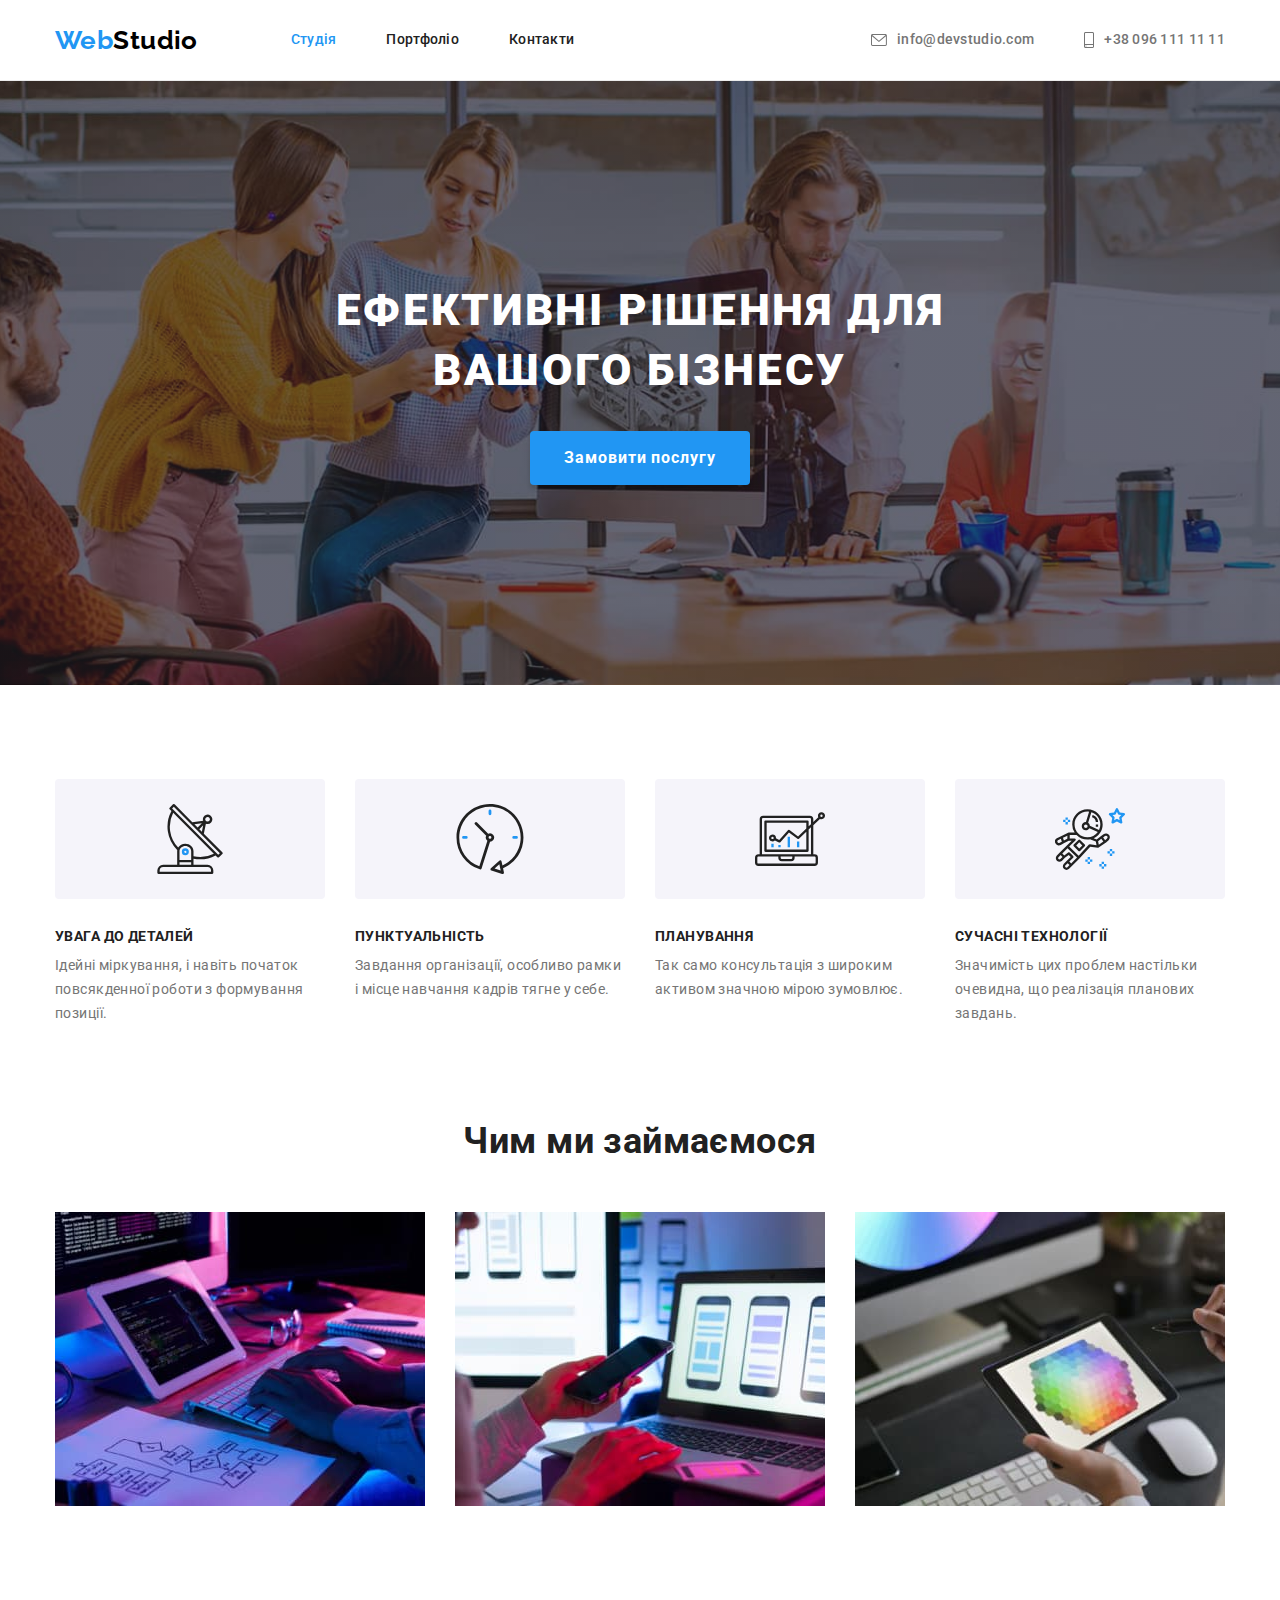
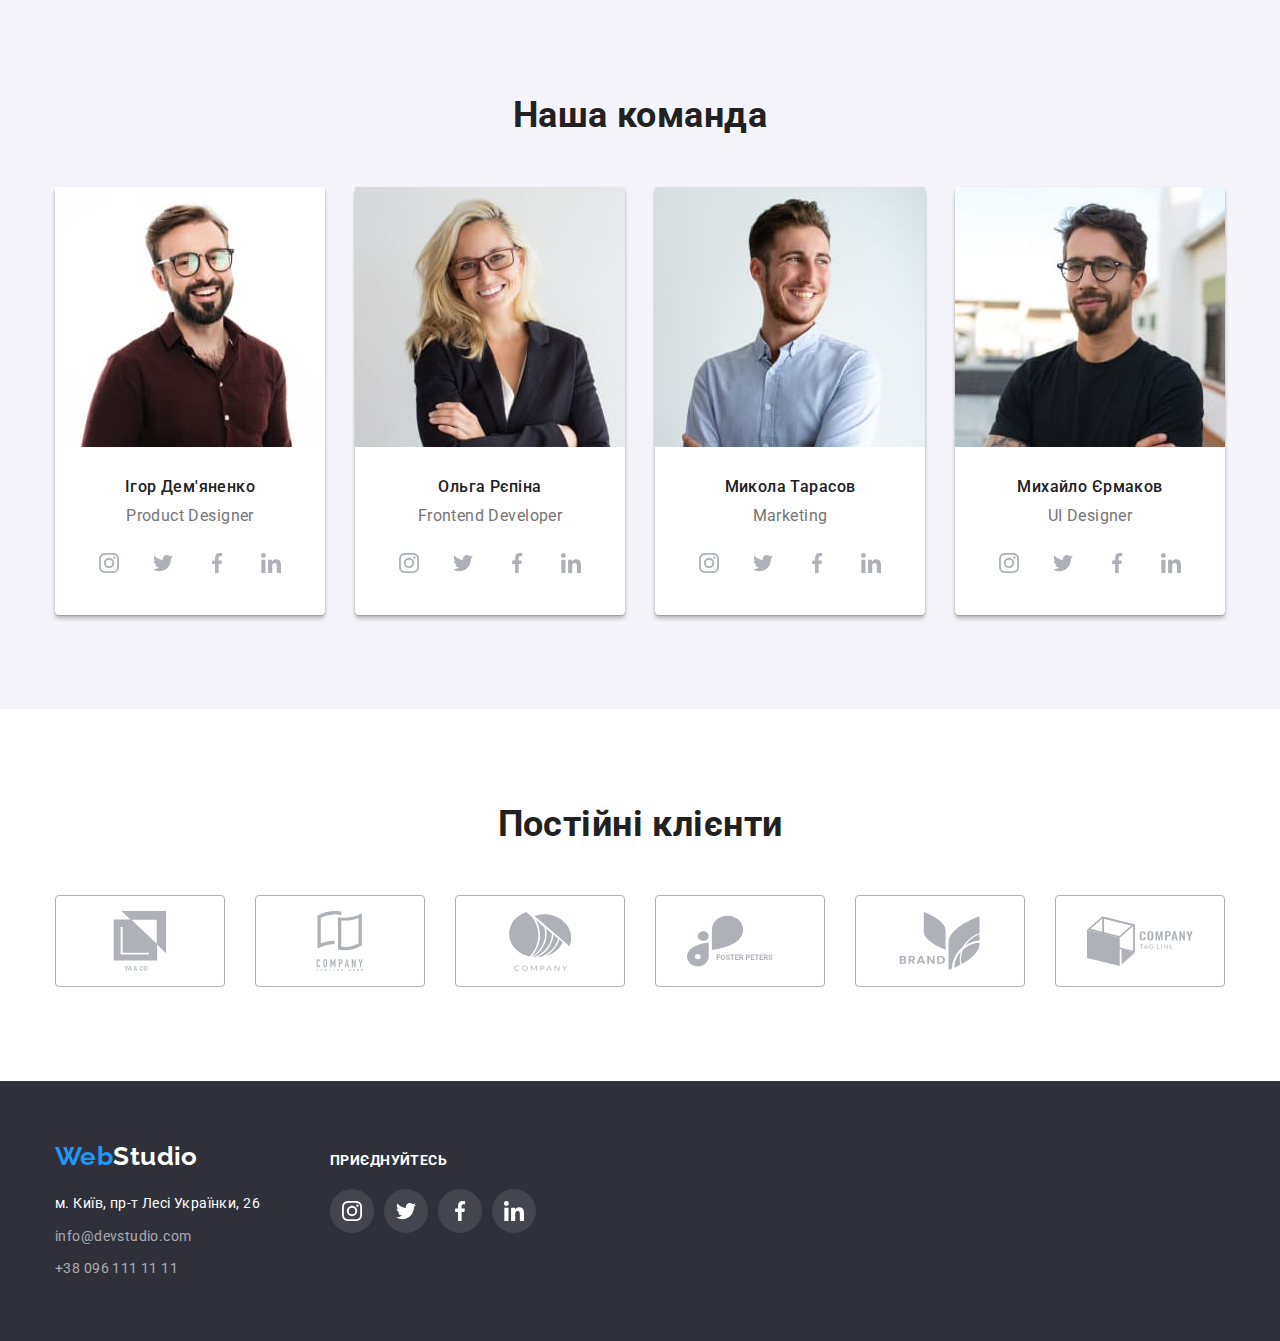
==== index.html @ fb2a3b95 "додано файли попередньої роботи" ====
<!DOCTYPE html>
<html lang="uk">
  <head>
    <meta charset="UTF-8" />
    <meta http-equiv="X-UA-Compatible" content="IE=edge" />
    <meta name="viewport" content="width=device-width, initial-scale=1.0" />
    <title>Студія</title>
    <link
      href="https://fonts.googleapis.com/css2?family=Raleway:wght@700&family=Roboto:wght@400;500;700;900&display=swap"
      rel="stylesheet"
    />
    <link rel="stylesheet" href="./css/modern-normalize.css" />
    <link rel="stylesheet" href="./css/styles.css" />
  </head>
  <body>
    <header class="head-list">
      <div class="container main-nav">
        <nav class="head-nav">
          <a href="index.html" class="logo">
            Web<span class="accent-head">Studio</span>
          </a>

          <ul class="site-nav">
            <li class="item">
              <a href="index.html" class="link current">Студія</a>
            </li>
            <li class="item">
              <a href="portfolio.html" class="link">Портфоліо</a>
            </li>
            <li class="item"><a href="#" class="link">Контакти</a></li>
          </ul>
        </nav>
        <ul class="contact">
          <li class="item">
            <a href="mailto:info@devstudio.com" class="link contact-link">
              <svg class="contact-icon email" width="16" height="12">
                <use href="./images/icons.svg#email"></use>
              </svg>
              <span>info@devstudio.com</span>
            </a>
          </li>
          <li class="item">
            <a href="tel:+380961111111" class="link contact-link">
              <svg class="contact-icon smartphone" width="10" height="16">
                <use href="./images/icons.svg#smartphone"></use>
              </svg>
              <span>+38 096 111 11 11 </span>
            </a>
          </li>
        </ul>
      </div>
    </header>

    <main>
      <!--Шапка-->

      <section class="hero">
        <div class="container">
          <h1 class="hero-title">Ефективні рішення для вашого бізнесу</h1>
          <button type="button" class="button">Замовити послугу</button>
        </div>
      </section>

      <!--Особливості-->

      <section class="feature">
        <div class="container">
          <h2 class="visually-hidden">Наші особливості</h2>
          <ul class="feature-list">
            <li class="item">
              <div class="thumb">
                <svg class="icon" width="70" height="70">
                  <use href="./images/icons.svg#antenna"></use>
                </svg>
              </div>
              <h3 class="feature-title">УВАГА ДО ДЕТАЛЕЙ</h3>
              <p class="text">
                Ідейні міркування, і навіть початок повсякденної роботи з
                формування позиції.
              </p>
            </li>
            <li class="item">
              <div class="thumb">
                <svg class="icon" width="70" height="70">
                  <use href="./images/icons.svg#clock"></use>
                </svg>
              </div>
              <h3 class="feature-title">ПУНКТУАЛЬНІСТЬ</h3>
              <p class="text">
                Завдання організації, особливо рамки і місце навчання кадрів
                тягне у себе.
              </p>
            </li>
            <li class="item">
              <div class="thumb">
                <svg class="icon" width="70" height="70">
                  <use href="./images/icons.svg#diagram"></use>
                </svg>
              </div>
              <h3 class="feature-title">ПЛАНУВАННЯ</h3>
              <p class="text">
                Так само консультація з широким активом значною мірою зумовлює.
              </p>
            </li>
            <li class="item">
              <div class="thumb">
                <svg class="icon" width="70" height="70">
                  <use href="./images/icons.svg#astronaut"></use>
                </svg>
              </div>
              <h3 class="feature-title">СУЧАСНІ ТЕХНОЛОГІЇ</h3>
              <p class="text">
                Значимість цих проблем настільки очевидна, що реалізація
                планових завдань.
              </p>
            </li>
          </ul>
        </div>
      </section>

      <!--Чим ми займаємося-->

      <section class="work">
        <div class="container">
          <h2 class="section-title">Чим ми займаємося</h2>
          <ul class="work-list">
            <li class="item">
              <img
                src="./images/1.jpg"
                alt="Людина працює за комп'ютером"
                width="370"
              />
            </li>
            <li class="item">
              <img
                src="./images/2.jpg"
                alt="Людтна працює за ноутбуком"
                width="370"
              />
            </li>
            <li class="item">
              <img
                src="./images/3.jpg"
                alt="Людина працює за планшетом"
                width="370"
              />
            </li>
          </ul>
        </div>
      </section>

      <!--Наша команда-->

      <section class="team">
        <div class="container">
          <h2 class="section-title">Наша команда</h2>
          <ul class="team-list">
            <li class="item">
              <img src="./images/p1.jpg" alt="Ігор Дем'яненко" width="270" />
              <div class="team-text">
                <h3 class="title">Ігор Дем'яненко</h3>
                <p class="text">Product Designer</p>
                <ul class="social-links">
                  <li class="social-item">
                    <a href="" class="social-circle">
                      <svg class="social-icon" width="20" height="20">
                        <use href="./images/icons.svg#instagram"></use>
                      </svg>
                    </a>
                  </li>
                  <li class="social-items">
                    <a href="" class="social-circle">
                      <svg class="social-icon" width="20" height="20">
                        <use href="./images/icons.svg#twitter"></use>
                      </svg>
                    </a>
                  </li>
                  <li class="social-items">
                    <a href="" class="social-circle">
                      <svg class="social-icon" width="20" height="20">
                        <use href="./images/icons.svg#facebook"></use>
                      </svg>
                    </a>
                  </li>
                  <li class="social-items">
                    <a href="" class="social-circle">
                      <svg class="social-icon" width="20" height="20">
                        <use href="./images/icons.svg#linkedin"></use>
                      </svg>
                    </a>
                  </li>
                </ul>
              </div>
            </li>
            <li class="item">
              <img src="./images/p2.jpg" alt="Ольга Рєпіна" width="270" />
              <div class="team-text">
                <h3 class="title">Ольга Рєпіна</h3>
                <p class="text">Frontend Developer</p>
                <ul class="social-links">
                  <li class="social-item">
                    <a href="" class="social-circle">
                      <svg class="social-icon" width="20" height="20">
                        <use href="./images/icons.svg#instagram"></use>
                      </svg>
                    </a>
                  </li>
                  <li class="social-items">
                    <a href="" class="social-circle">
                      <svg class="social-icon" width="20" height="20">
                        <use href="./images/icons.svg#twitter"></use>
                      </svg>
                    </a>
                  </li>
                  <li class="social-items">
                    <a href="" class="social-circle">
                      <svg class="social-icon" width="20" height="20">
                        <use href="./images/icons.svg#facebook"></use>
                      </svg>
                    </a>
                  </li>
                  <li class="social-items">
                    <a href="" class="social-circle">
                      <svg class="social-icon" width="20" height="20">
                        <use href="./images/icons.svg#linkedin"></use>
                      </svg>
                    </a>
                  </li>
                </ul>
              </div>
            </li>
            <li class="item">
              <img src="./images/p3.jpg" alt="Микола Тарасов" width="270" />
              <div class="team-text">
                <h3 class="title">Микола Тарасов</h3>
                <p class="text">Marketing</p>
                <ul class="social-links">
                  <li class="social-item">
                    <a href="" class="social-circle">
                      <svg class="social-icon" width="20" height="20">
                        <use href="./images/icons.svg#instagram"></use>
                      </svg>
                    </a>
                  </li>
                  <li class="social-items">
                    <a href="" class="social-circle">
                      <svg class="social-icon" width="20" height="20">
                        <use href="./images/icons.svg#twitter"></use>
                      </svg>
                    </a>
                  </li>
                  <li class="social-items">
                    <a href="" class="social-circle">
                      <svg class="social-icon" width="20" height="20">
                        <use href="./images/icons.svg#facebook"></use>
                      </svg>
                    </a>
                  </li>
                  <li class="social-items">
                    <a href="" class="social-circle">
                      <svg class="social-icon" width="20" height="20">
                        <use href="./images/icons.svg#linkedin"></use>
                      </svg>
                    </a>
                  </li>
                </ul>
              </div>
            </li>
            <li class="item">
              <img src="./images/p4.jpg" alt="Михайло Єрмаков" width="270" />
              <div class="team-text">
                <h3 class="title">Михайло Єрмаков</h3>
                <p class="text">UI Designer</p>
                <ul class="social-links">
                  <li class="social-item">
                    <a href="" class="social-circle">
                      <svg class="social-icon" width="20" height="20">
                        <use href="./images/icons.svg#instagram"></use>
                      </svg>
                    </a>
                  </li>
                  <li class="social-items">
                    <a href="" class="social-circle">
                      <svg class="social-icon" width="20" height="20">
                        <use href="./images/icons.svg#twitter"></use>
                      </svg>
                    </a>
                  </li>
                  <li class="social-items">
                    <a href="" class="social-circle">
                      <svg class="social-icon" width="20" height="20">
                        <use href="./images/icons.svg#facebook"></use>
                      </svg>
                    </a>
                  </li>
                  <li class="social-items">
                    <a href="" class="social-circle">
                      <svg class="social-icon" width="20" height="20">
                        <use href="./images/icons.svg#linkedin"></use>
                      </svg>
                    </a>
                  </li>
                </ul>
              </div>
            </li>
          </ul>
        </div>
      </section>

      <section class="clients">
        <div class="container">
          <h2 class="section-title">Постійні клієнти</h2>
          <ul class="client-list">
            <li class="client-item">
              <a href="" class="client-link">
                <svg class="client-icon">
                  <use href="./images/icons.svg#client1"></use>
                </svg>
              </a>
            </li>
            <li class="client-item">
              <a href="" class="client-link">
                <svg class="client-icon">
                  <use href="./images/icons.svg#client2"></use>
                </svg>
              </a>
            </li>
            <li class="client-item">
              <a href="" class="client-link">
                <svg class="client-icon">
                  <use href="./images/icons.svg#client3"></use>
                </svg>
              </a>
            </li>
            <li class="client-item">
              <a href="" class="client-link">
                <svg class="client-icon">
                  <use href="./images/icons.svg#client4"></use>
                </svg>
              </a>
            </li>
            <li class="client-item">
              <a href="" class="client-link">
                <svg class="client-icon">
                  <use href="./images/icons.svg#client5"></use>
                </svg>
              </a>
            </li>
            <li class="client-item">
              <a href="" class="client-link">
                <svg class="client-icon">
                  <use href="./images/icons.svg#client6"></use>
                </svg>
              </a>
            </li>
          </ul>
        </div>
      </section>
    </main>

    <footer class="page-foot">
      <div class="container">
        <div class="footer-content">
          <div class="adress-block">
            <a href="./index.html" class="logo-foot">
              <p>Web<span class="accent-foot">Studio</span></p>
            </a>
            <address>
              <ul class="contact-foot">
                <li class="item">
                  <a
                    href="https://goo.gl/maps/CPtrU1FHBa2aNyZL9"
                    target="_blank"
                    rel="noopener noreferrer nofollow"
                    class="map"
                    >м. Київ, пр-т Лесі Українки, 26</a
                  >
                </li>
                <li class="item">
                  <a href="mailto:info@devstudio.com" class="link"
                    >info@devstudio.com</a
                  >
                </li>
                <li class="item">
                  <a href="tel:+380961111111" class="link">+38 096 111 11 11</a>
                </li>
              </ul>
            </address>
          </div>

          <div class="social-foot">
            <p class="foot-title">ПРИЄДНУЙТЕСЬ</p>
            <ul class="social-links social-list">
              <li class="social-items">
                <a href="" class="social-circle foot-circle">
                  <svg class="social-icon foot-icon" width="20" height="20">
                    <use href="./images/icons.svg#instagram"></use>
                  </svg>
                </a>
              </li>
              <li class="social-items">
                <a href="" class="social-circle foot-circle">
                  <svg class="social-icon foot-icon" width="20" height="20">
                    <use href="./images/icons.svg#twitter"></use>
                  </svg>
                </a>
              </li>
              <li class="social-items">
                <a href="" class="social-circle foot-circle">
                  <svg class="social-icon foot-icon" width="20" height="20">
                    <use href="./images/icons.svg#facebook"></use>
                  </svg>
                </a>
              </li>
              <li class="social-items">
                <a href="" class="social-circle foot-circle">
                  <svg class="social-icon foot-icon" width="20" height="20">
                    <use href="./images/icons.svg#linkedin"></use>
                  </svg>
                </a>
              </li>
            </ul>
          </div>
        </div>
      </div>
    </footer>
  </body>
</html>
---- css/styles.css ----
:root {
    --main-color: #757575;
    --accent-color: #2196F3;
    --title-text-color: #212121;
    --white-color: #FFFFFF;

}

body{
    background-color: var(--white-color);
    color: var(--main-color);
    font-family: Roboto, sans-serif;
    letter-spacing: 0.03em;
    font-size: 14px;
}

/* Nav */

h1,
h2,
h3 {
    text-align: center;
    margin: 0;
}

ul {
    margin: 0;
    padding: 0;
    list-style: none;
}

p {
    margin: 0;
    padding: 0;
}

img{
    display: block;
}

.main-nav{
    display: flex;
    align-items: center;
}

.container {
    width: 1200px;
    margin: auto;
    padding-left: 15px;
    padding-right: 15px;
}

 .head-list {
     border-bottom: 1px solid #ECECEC;
 }

.logo,
.logo-foot{
    color: var(--accent-color);
    font-family: Raleway, sans-serif;
    font-weight: 700;
    font-size: 26px;
    line-height: 1.19;
    text-decoration-line: none;
}

.head-nav{
    display: flex;
    align-items: center;
}

.accent-head{
    color: #000000;
}

.site-nav{
    display: flex;
    margin-left: 93px;
}

.site-nav .item + .item {
    margin-left: 50px;
}   

.site-nav .link,
.contact .link{
    font-weight: 500;
    line-height: 1.14;
    letter-spacing: 0.02em;
    text-decoration-line: none;
}
.site-nav .link{
    display: block;
    padding-top: 32px;
    padding-bottom: 32px;

    color: var(--title-text-color);
}

.site-nav .link:hover,
.site-nav .link:focus,
.contact .link:hover,
.contact .link:focus,
.contact-foot .link:hover,
.contact-foot .link:focus{
    color: var(--accent-color);
}

.site-nav .link.current{
    color: var(--accent-color);
}

.contact{
    display: flex;
    margin-left: auto;
}

.contact .item + .item {
    margin-left: 50px;
}

.contact .link{
    color: var(--main-color);
}

.contact-icon {
    fill: var(--main-color);
}

.contact-link{
    display: flex;
    gap: 10px;
    align-items: center;
}

.contact-link:hover .contact-icon,
.contact-link:focus .contact-icon{
    fill: var(--accent-color);  
}

/* Hero */

.hero{
    padding-top: 200px;
    padding-bottom: 200px;
    background-color: #2F303A;;
    text-align: center;
    max-width: 1600px;
    margin-left: auto;
    margin-right: auto;
    background: linear-gradient(to right, rgba(47, 48, 58, 0.4), rgba(47, 48, 58, 0.4)), url(../images/hero.jpg);
    background-size: cover;
    background-repeat: no-repeat;
    background-position: center;
}

.hero-title{
    margin: 0 auto;
    width: 696px;
    color: var(--white-color);
    font-weight: 900;
    font-size: 44px;
    line-height: 1.36;
    letter-spacing: 0.06em;
    text-transform: uppercase;
}

button{
    font-family: inherit;
}

.button{
    border-radius: 4px;
    border-color: transparent;
    padding: 10px 32px;
    margin-top: 30px;
    background-color: var(--accent-color);
    color: var(--white-color);
    box-shadow: 0px 4px 4px rgba(0, 0, 0, 0.15);
    font-size: 16px;
    font-weight: 700;
    line-height: 1.87;    
    letter-spacing: 0.06em;
    cursor: pointer;
    min-width: 216px;
}

/* Features */

.visually-hidden{
    position: absolute;
    white-space: nowrap;
    width: 1px;
    height: 1px;
    overflow: hidden;
    border: 0;
    padding: 0;
    clip: rect(0 0 0 0);
    clip-path: inset(50%);
    margin: -1px;
}

.feature{
    padding-top: 94px;
    padding-bottom: 94px;
}

.feature-list{
    display: flex;
}

.thumb{
    display: flex;
    align-items: center;
    justify-content: center;    
    background: #F5F4FA;
    border-radius: 4px;
    margin-bottom: 30px;
    width: 270px;
    min-height: 120px;
    text-align: center;
}


.feature-list .item + .item{
    margin-left: 30px;
}

.feature-title{
    margin-bottom: 10px;
    color: var(--title-text-color);
    font-size: 14px;
    line-height: 1.14;
    text-transform: uppercase;
    text-align: left;
}

.feature .text{
    line-height: 1.71;
}

/* work */

.work{
    padding-bottom: 94px;
}

.work-list{
    display: flex;
}

.work-list .item + .item {
    margin-left: 30px;
}

.section-title{
    color: var(--title-text-color);
    font-size: 36px;
    line-height: 1.17;
    margin-bottom: 50px;
}

/* Наша команда */

.team{
    background-color: #F5F4FA;
    padding-top: 94px;
    padding-bottom: 94px;
}

.team-list{
    display: flex;
}

.team-list .item + .item{
    margin-left: 30px;
}

.team-list .item{
    background-color: var(--white-color);
    border-radius: 4px;
    box-shadow: 0px 4px 4px 0px rgba(0, 0, 0, 0.2),
                0px 1px 1px 0px rgba(0, 0, 0, 0.14),
                0px 1px 3px 0px rgba(0, 0, 0, 0.12);
}

.team-list .title{
    color: var(--title-text-color);
    font-weight: 500;
    font-size: 16px;
    line-height: 1.19;
    margin-bottom: 10px;
}

.team-list .text{
    font-size: 16px;
    line-height: 1.19;
    text-align: center;
    margin-bottom: 16px;
}

.team-text{
    padding-top: 30px;
    padding-bottom: 30px;
}

.social-links{
    display: flex;
    align-items: center;
    justify-content: center;
    gap: 10px;   
}

.social-circle{
    display: flex;
    border-radius: 50%;
    width: 44px;
    height: 44px;
    align-items: center;
    justify-content: center;
    fill: #FFFFFF;
}

.social-icon{
    fill: #AFB1B8;
}

.social-circle:hover .social-icon,
.social-circle:focus .social-icon{
    fill: var(--white-color);
}

.social-circle:hover,
.social-circle:focus{
    background: var(--accent-color);
}

/* Clients */

.clients{
    padding-top: 94px;
    padding-bottom: 94px;
}

.client-list{
    display: flex;
    gap: 30px;
}

.client-link {
    display: flex;
    border: 1px solid #AFB1B8;
    width: 170px;
    height: 92px;
    border-radius: 4px;
    align-items: center;
    justify-content: center;
}

.client-icon{
    fill: #AFB1B8;
    width: 106px;
    height: 60px;
}

.client-link:hover .client-icon,
.client-link:focus .client-icon{
    fill: var(--accent-color);
}

.client-link:hover,
.client-link:focus{
    border-color: var(--accent-color);
}

/* foot */

.page-foot {
    background-color: #2F303A;
    padding-top: 60px;
    padding-bottom: 60px;
}

.logo-foot .accent-foot{
    color: var(--white-color);
}

address{
    font-style: inherit;
}

.contact-foot{
    margin-top: 20px;
}

.contact-foot .link{
    color: rgba(255, 255, 255, 0.6);
    line-height: 1.71;
    text-decoration-line: none;
}

.contact-foot .map{
    color: var(--white-color);
    line-height: 1.71;
    text-decoration-line: none;
    margin-top: 20px;
    margin-bottom: 9px;
}

.contact-foot .item + .item{
    margin-top: 9px;
}

.foot-title{
    margin-bottom: 20px;
    font-weight: 700;
    line-height: 1.14;
    color: var(--white-color);
    text-align: left; 
}

.foot-icon{
    fill: var(--white-color);
}

.foot-circle{
    background-color: #44454E;
}

.social-foot{   
    margin-left: 70px;
}

.footer-content{
    display: flex;
    align-items: baseline;  
}

/* Portfolio */

.filters{
    display: flex;
    align-items: center; 
    margin-bottom: 50px;
    justify-content: center;    
}

.filters .item + .item {
    margin-left: 8px;
}

.button-filters{
    padding: 6px 22px;
    border-radius: 4px;
    border-color: transparent;
    background-color: #F5F4FA;
    color: var(--title-text-color);
    font-weight: 500;
    font-size: 16px;
    line-height: 1.63;
    text-align: center;
    cursor: pointer;
    border-radius: 4px;
}

.button-filters:hover,
.button-filters:focus{
    background-color: var(--accent-color);
    color: var(--white-color);
    box-shadow: 4px 4px 6px 0px rgba(0, 0, 0, 0.16),
                0px 4px 4px 0px rgba(0, 0, 0, 0.06),
                0px 1px 1px 0px rgba(0, 0, 0, 0.12);
}

.card-title{
    color: var(--title-text-color);
    font-size: 18px;
    line-height: 2;
    letter-spacing: 0.06em;
    text-align: left;
    margin-bottom: 4px;
}

.card .text{
    font-size: 16px;
    line-height: 1.88;
}

.portfolio{
    padding-top: 94px;
    padding-bottom: 94px;
}

.card{
    display: flex;
    flex-wrap: wrap;
    justify-content: center;    
}
.card-text{
    padding: 20px 24px;
    border: 1px solid #EEEEEE;
    border-top: none;
}

.card .item{
    margin-right: 30px;
    margin-bottom: 30px;
}

.card .item:hover{
    box-shadow: 1px 4px 6px 0px rgba(0, 0, 0, 0.16);
}

.card .item:nth-child(3n) {
    margin-right: 0;
}  

.card .item:nth-last-child(-n + 3){
    margin-bottom: 0;
}
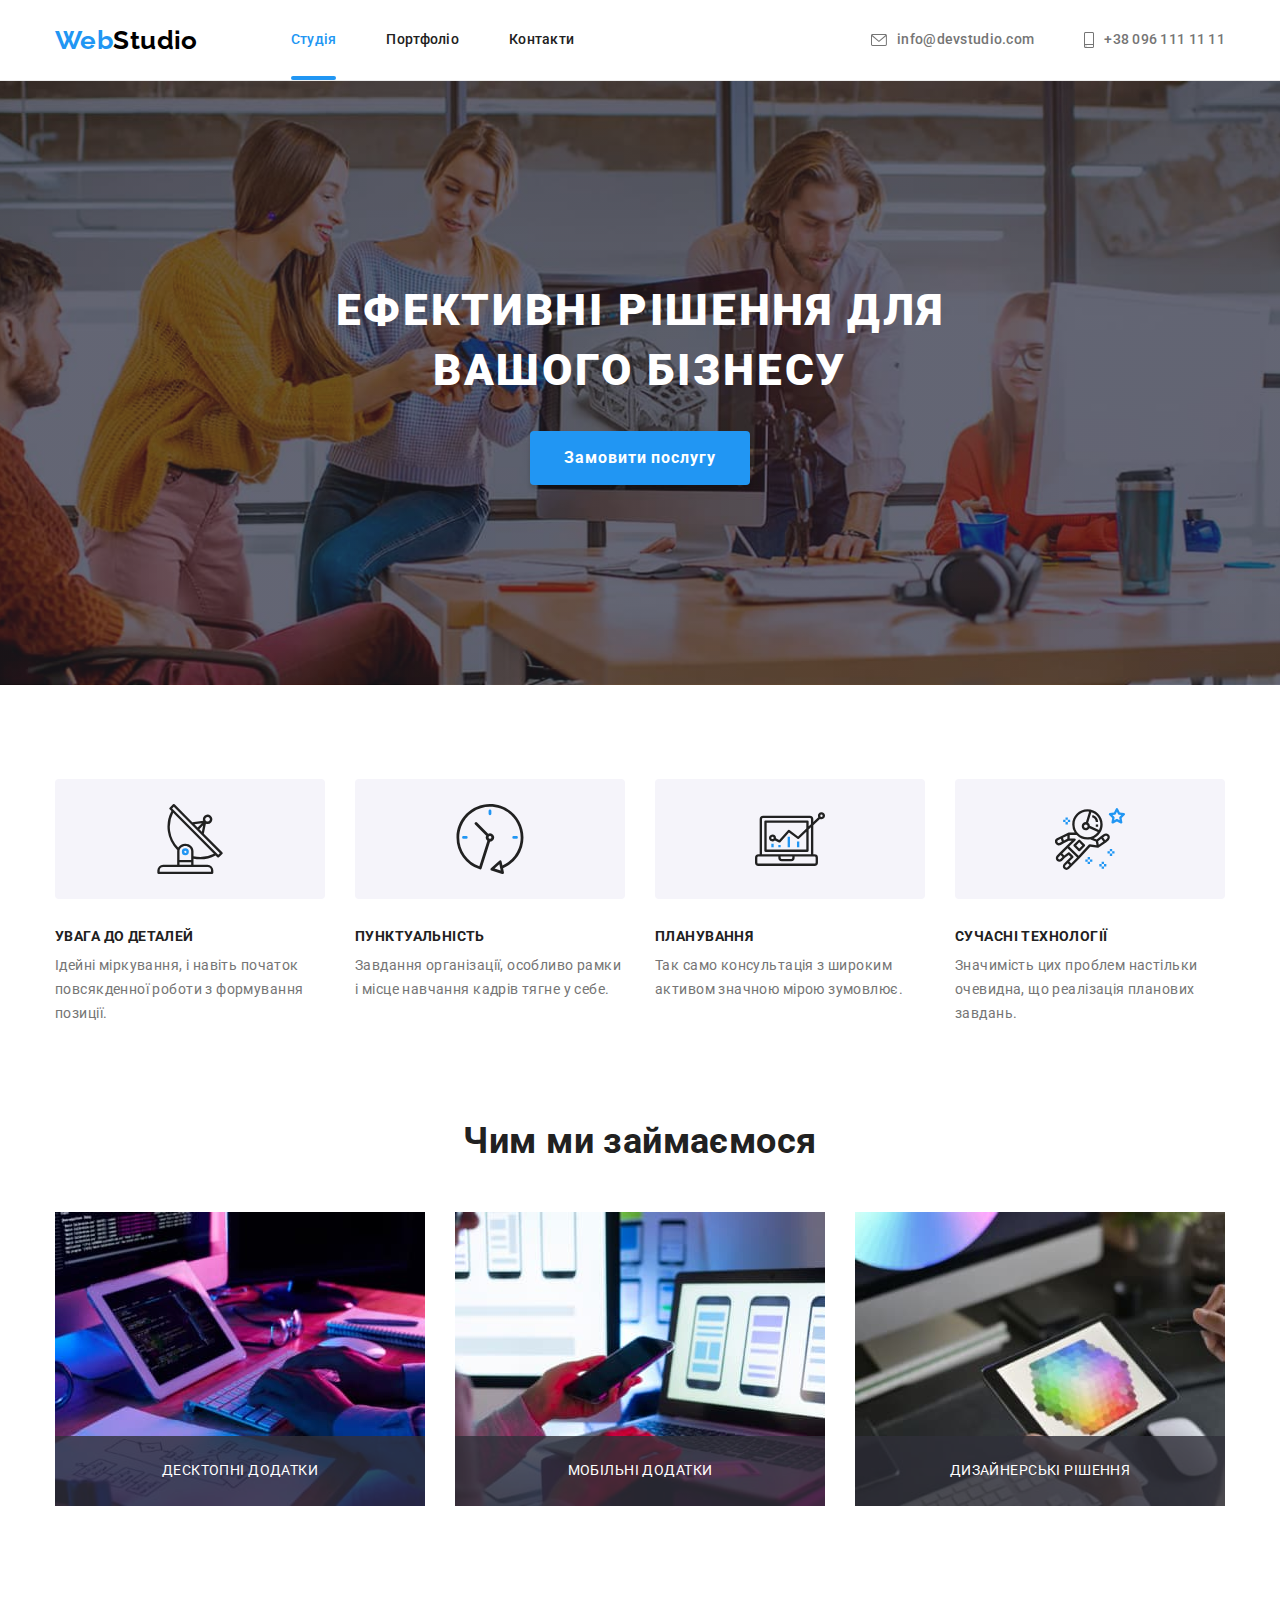
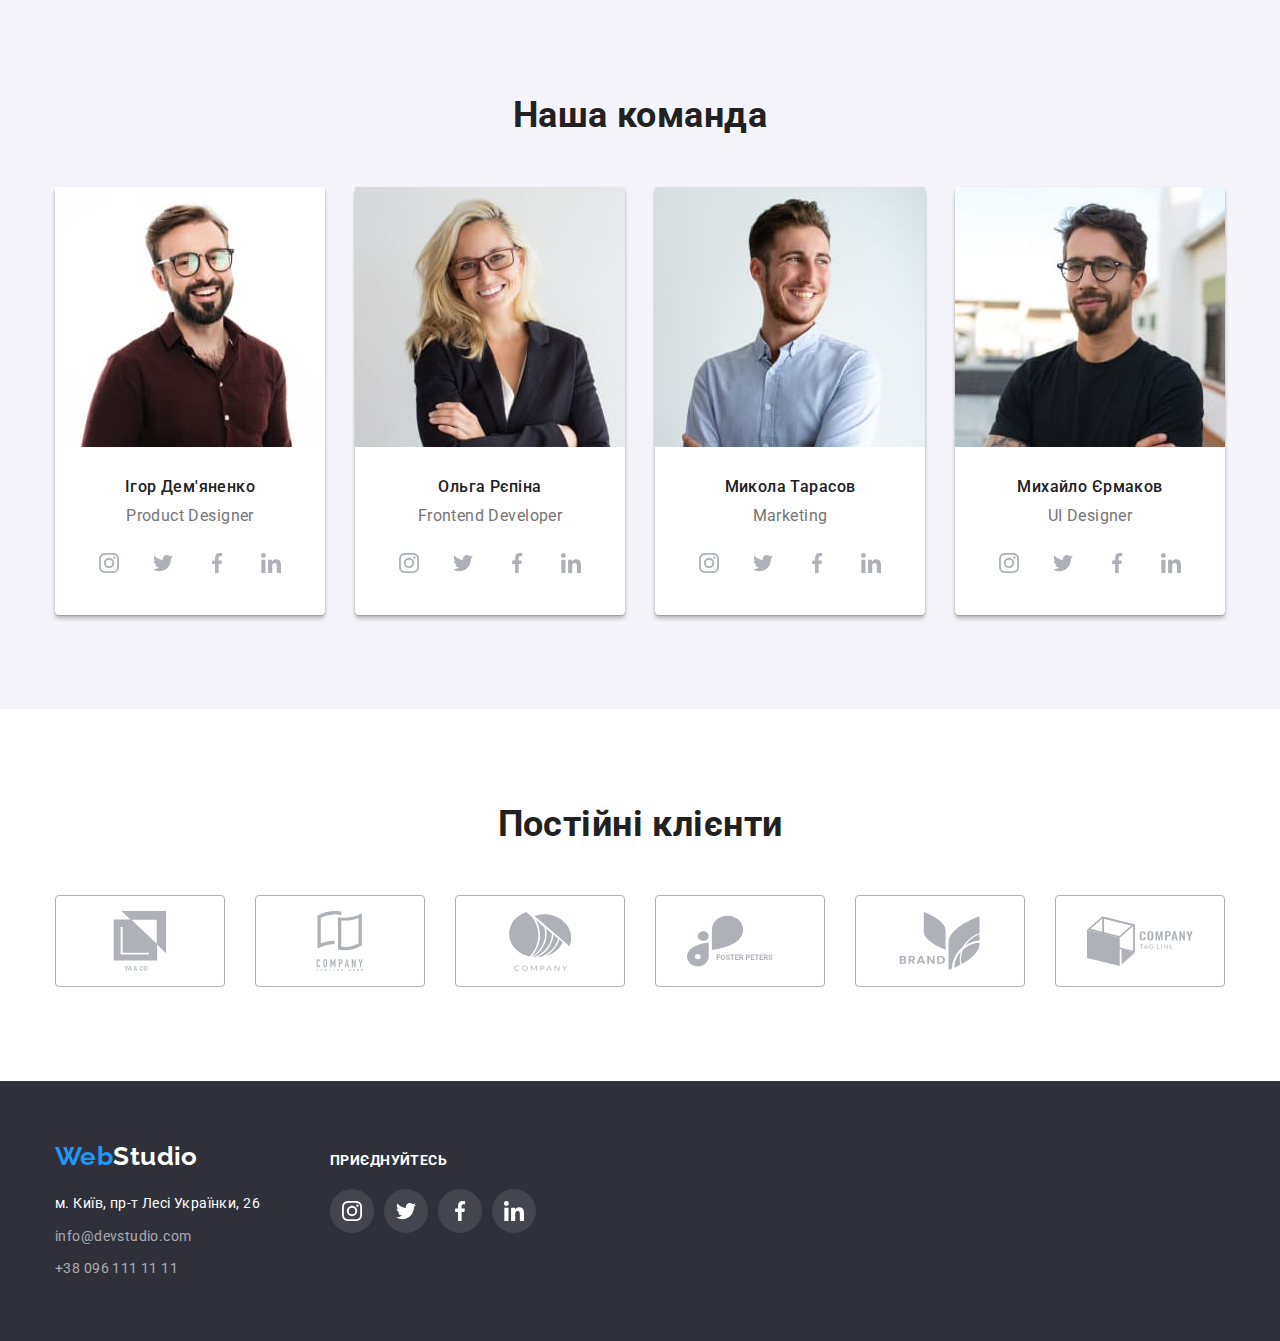
==== commit 0df9edb1: "сторінка студії" ====
--- a/index.html
+++ b/index.html
@@ -125,25 +125,34 @@
           <h2 class="section-title">Чим ми займаємося</h2>
           <ul class="work-list">
             <li class="item">
-              <img
-                src="./images/1.jpg"
-                alt="Людина працює за комп'ютером"
-                width="370"
-              />
-            </li>
-            <li class="item">
-              <img
-                src="./images/2.jpg"
-                alt="Людтна працює за ноутбуком"
-                width="370"
-              />
-            </li>
-            <li class="item">
-              <img
-                src="./images/3.jpg"
-                alt="Людина працює за планшетом"
-                width="370"
-              />
+              <div class="img-container">
+                <img
+                  src="./images/1.jpg"
+                  alt="Людина працює за комп'ютером"
+                  width="370"
+                />
+                <p class="feature-title work-text">Десктопні додатки</p>
+              </div>
+            </li>
+            <li class="item">
+              <div class="img-container">
+                <img
+                  src="./images/2.jpg"
+                  alt="Людтна працює за ноутбуком"
+                  width="370"
+                />
+                <p class="feature-title work-text">Мобільні додатки</p>
+              </div>
+            </li>
+            <li class="item">
+              <div class="img-container">
+                <img
+                  src="./images/3.jpg"
+                  alt="Людина працює за планшетом"
+                  width="370"
+                />
+                <p class="feature-title work-text">Дизайнерські рішення</p>
+              </div>
             </li>
           </ul>
         </div>
--- a/css/styles.css
+++ b/css/styles.css
@@ -87,14 +87,35 @@
     font-weight: 500;
     line-height: 1.14;
     letter-spacing: 0.02em;
-    text-decoration-line: none;
-}
+    text-decoration-line: none; 
+    transition-property: color;
+    transition-duration: 250ms;
+    transition-timing-function: cubic-bezier(0.4, 0, 0.2, 1);
+}
+
 .site-nav .link{
+    position: relative;
     display: block;
     padding-top: 32px;
     padding-bottom: 32px;
-
     color: var(--title-text-color);
+}
+
+.site-nav .link::after{
+    content: "";
+    position: absolute;
+    left: 0;
+    bottom: 0;
+    display: block;
+    width: 100%;
+    height: 4px;
+    background-color: var(--accent-color);
+    border-radius: 2px;
+    opacity: 0;
+}
+
+.site-nav .link.current::after{
+    opacity: 1; 
 }
 
 .site-nav .link:hover,
@@ -125,6 +146,9 @@
 
 .contact-icon {
     fill: var(--main-color);
+    transition-property: color;
+    transition-duration: 250ms;
+    transition-timing-function: cubic-bezier(0.4, 0, 0.2, 1);
 }
 
 .contact-link{
@@ -260,6 +284,25 @@
     margin-bottom: 50px;
 }
 
+.img-container {
+    position: relative;
+}
+
+.work-text{
+    color: var(--white-color);
+    position: absolute;
+    bottom: 0;
+    right: 0;
+    margin: 0;
+    width: 100%;
+    height: 70px;
+    background-color: rgba(47, 48, 58, 0.8);
+    display: flex;
+    justify-content: center;
+    align-items: center;
+    
+}
+
 /* Наша команда */
 
 .team{
@@ -319,10 +362,16 @@
     align-items: center;
     justify-content: center;
     fill: #FFFFFF;
+    transition-property: background;
+    transition-duration: 250ms;
+    transition-timing-function: cubic-bezier(0.4, 0, 0.2, 1);
 }
 
 .social-icon{
     fill: #AFB1B8;
+    transition-property: fill;
+    transition-duration: 250ms;
+    transition-timing-function: cubic-bezier(0.4, 0, 0.2, 1);
 }
 
 .social-circle:hover .social-icon,
@@ -355,12 +404,18 @@
     border-radius: 4px;
     align-items: center;
     justify-content: center;
+    transition-property: border-color;
+    transition-duration: 250ms;
+    transition-timing-function: cubic-bezier(0.4, 0, 0.2, 1);
 }
 
 .client-icon{
     fill: #AFB1B8;
     width: 106px;
     height: 60px;
+    transition-property: fill;
+    transition-duration: 250ms;
+    transition-timing-function: cubic-bezier(0.4, 0, 0.2, 1);
 }
 
 .client-link:hover .client-icon,
@@ -397,6 +452,9 @@
     color: rgba(255, 255, 255, 0.6);
     line-height: 1.71;
     text-decoration-line: none;
+    transition-property: color;
+    transition-duration: 250ms;
+    transition-timing-function: cubic-bezier(0.4, 0, 0.2, 1);
 }
 
 .contact-foot .map{
@@ -451,7 +509,6 @@
 
 .button-filters{
     padding: 6px 22px;
-    border-radius: 4px;
     border-color: transparent;
     background-color: #F5F4FA;
     color: var(--title-text-color);
@@ -461,6 +518,9 @@
     text-align: center;
     cursor: pointer;
     border-radius: 4px;
+    transition-property: color, background-color, box-shadow;
+    transition-duration: 250ms;
+    transition-timing-function: cubic-bezier(0.4, 0, 0.2, 1);
 }
 
 .button-filters:hover,
@@ -505,6 +565,9 @@
 .card .item{
     margin-right: 30px;
     margin-bottom: 30px;
+    transition-property: box-shadow;
+    transition-duration: 250ms;
+    transition-timing-function: cubic-bezier(0.4, 0, 0.2, 1);
 }
 
 .card .item:hover{
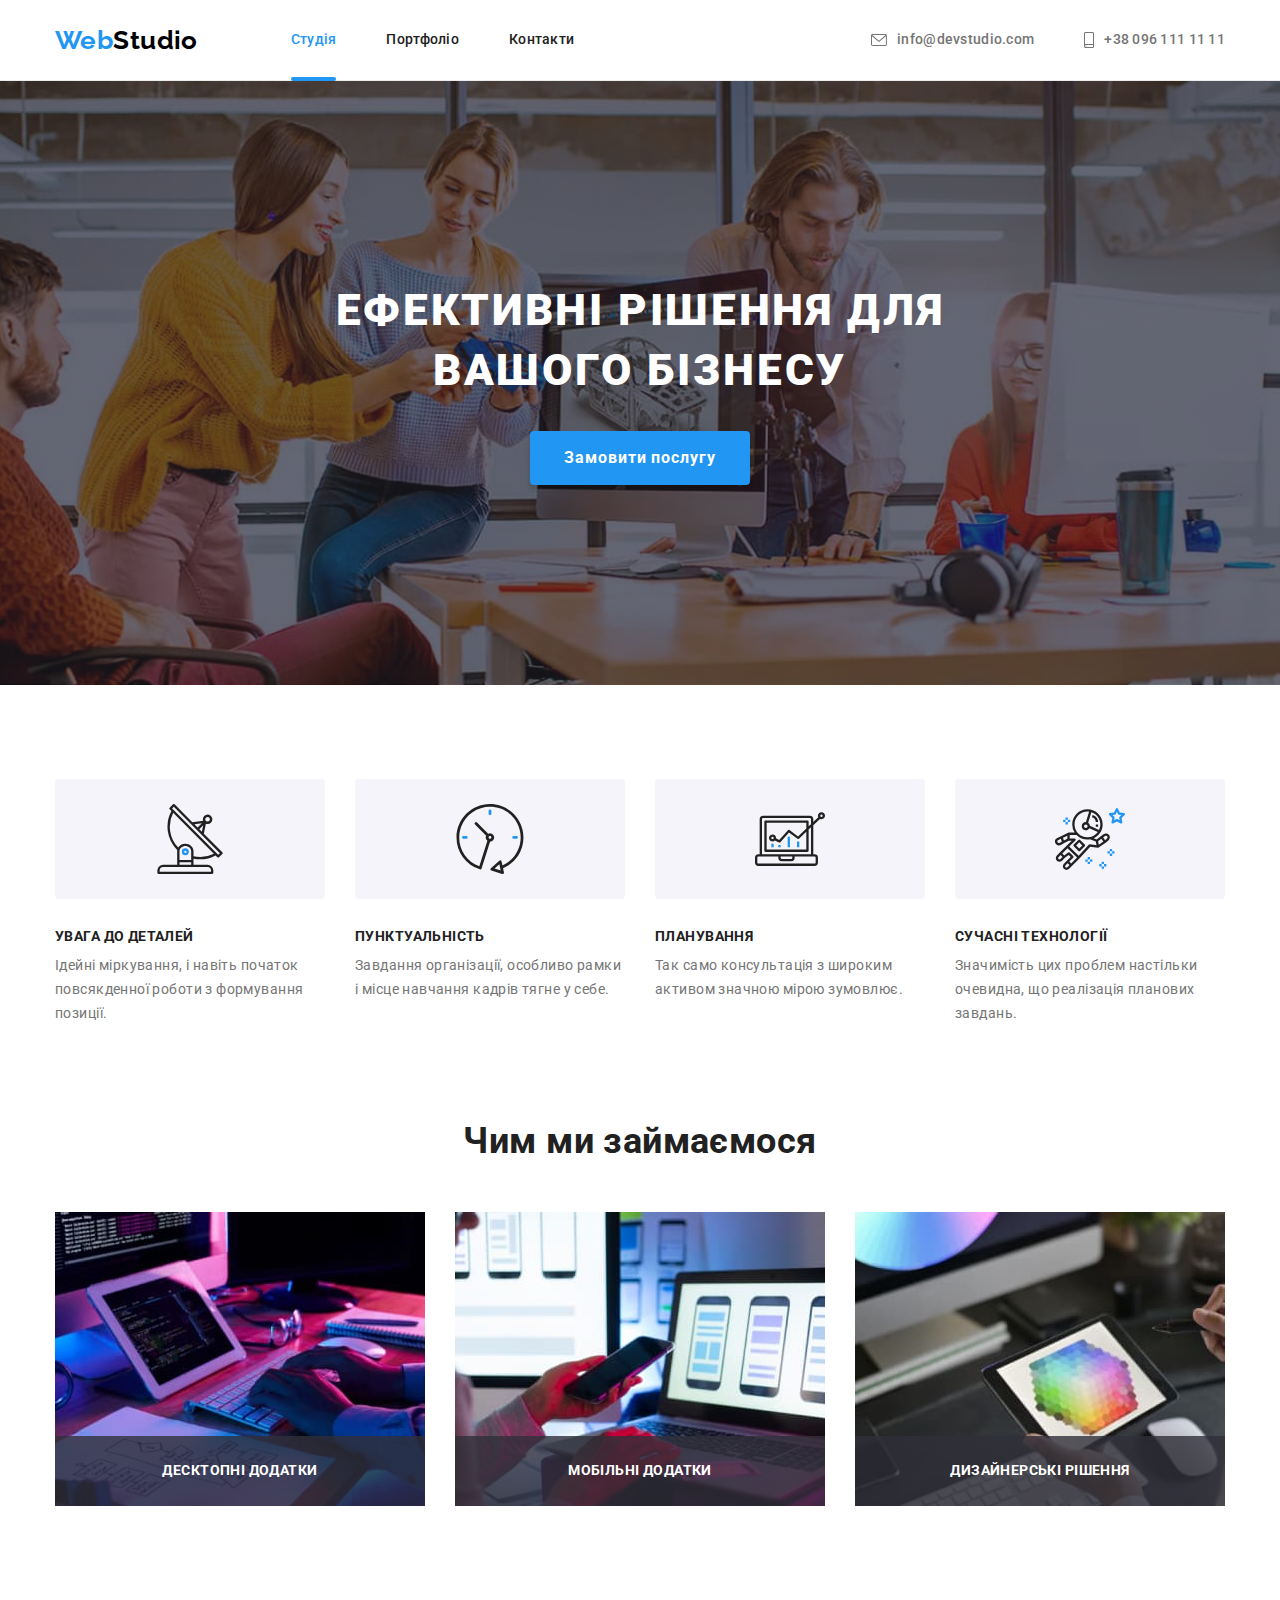
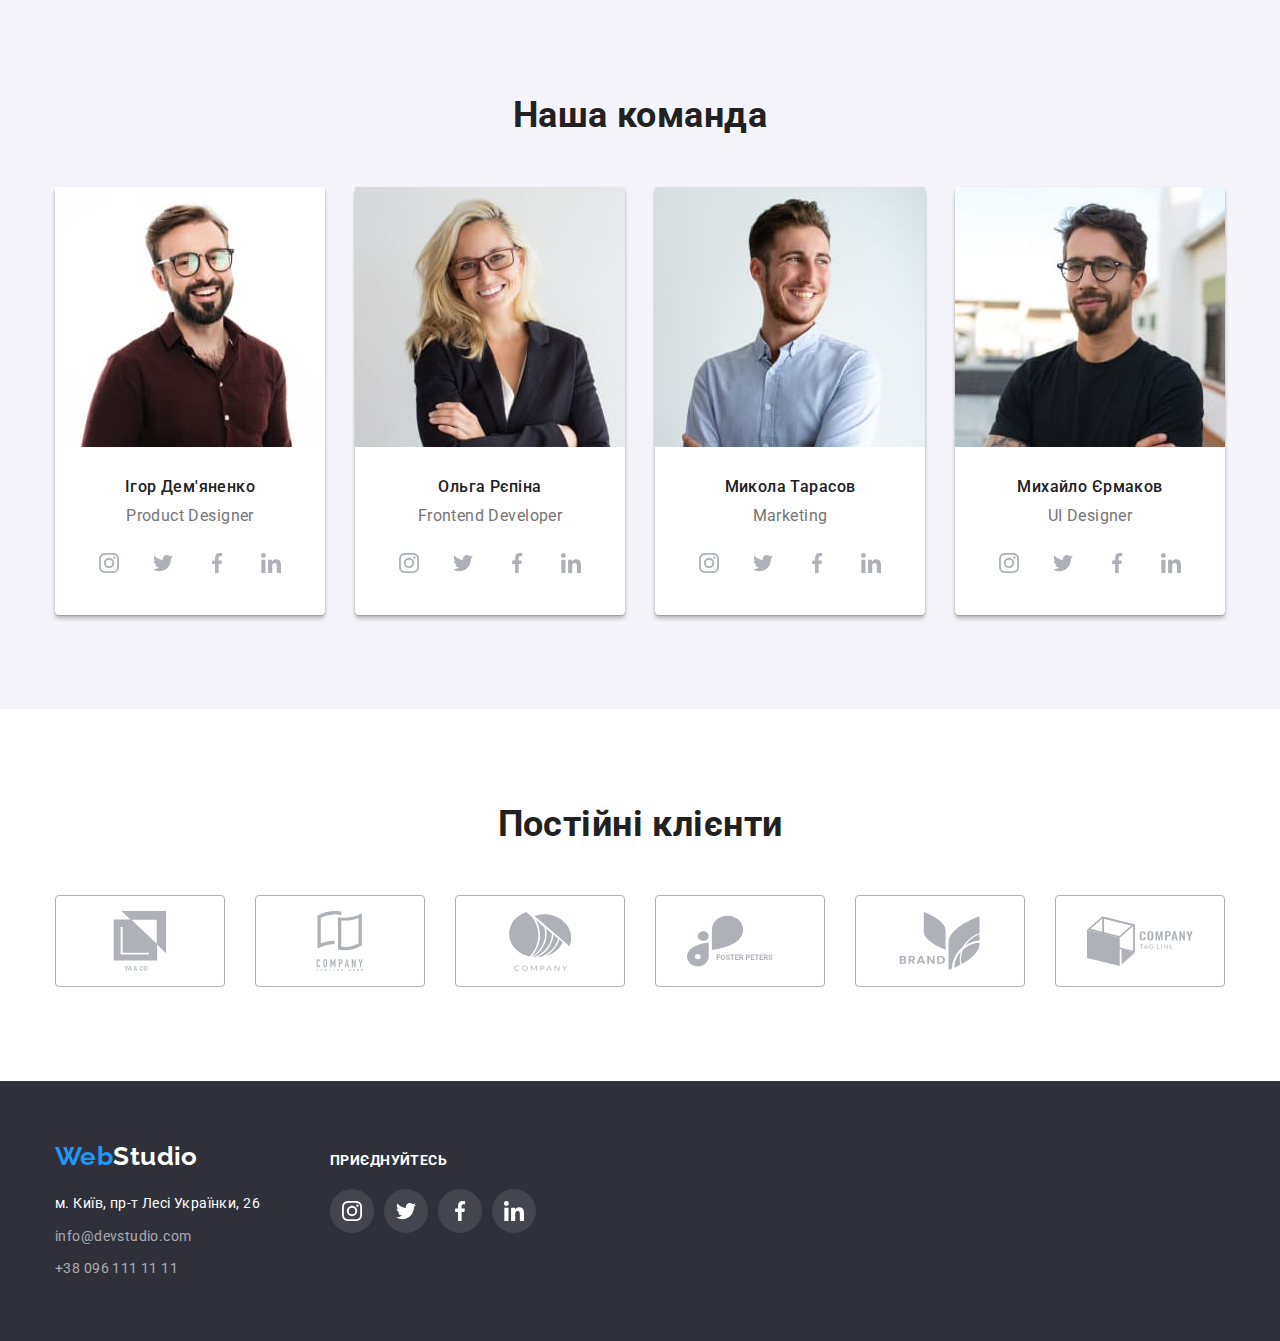
==== commit 75c3577f: "правки" ====
--- a/index.html
+++ b/index.html
@@ -57,7 +57,9 @@
       <section class="hero">
         <div class="container">
           <h1 class="hero-title">Ефективні рішення для вашого бізнесу</h1>
-          <button type="button" class="button">Замовити послугу</button>
+          <button type="button" class="button" data-modal-open>
+            Замовити послугу
+          </button>
         </div>
       </section>
 
@@ -402,21 +404,21 @@
             <ul class="social-links social-list">
               <li class="social-items">
                 <a href="" class="social-circle foot-circle">
-                  <svg class="social-icon foot-icon" width="20" height="20">
+                  <svg class="foot-icon" width="20" height="20">
                     <use href="./images/icons.svg#instagram"></use>
                   </svg>
                 </a>
               </li>
               <li class="social-items">
                 <a href="" class="social-circle foot-circle">
-                  <svg class="social-icon foot-icon" width="20" height="20">
+                  <svg class="foot-icon" width="20" height="20">
                     <use href="./images/icons.svg#twitter"></use>
                   </svg>
                 </a>
               </li>
               <li class="social-items">
                 <a href="" class="social-circle foot-circle">
-                  <svg class="social-icon foot-icon" width="20" height="20">
+                  <svg class="foot-icon" width="20" height="20">
                     <use href="./images/icons.svg#facebook"></use>
                   </svg>
                 </a>
@@ -433,5 +435,17 @@
         </div>
       </div>
     </footer>
+
+    <div class="backdrop is-hidden" data-modal>
+      <div class="modal">
+        <button type="button" class="modal-close-button" data-modal-close>
+          <svg class="close-icon" width="18px" height="18px">
+            <use href="./images/icons.svg#close-icon"></use>
+          </svg>
+        </button>
+      </div>
+    </div>
+
+    <script src="./js/modal.js"></script>
   </body>
 </html>
--- a/css/styles.css
+++ b/css/styles.css
@@ -105,7 +105,7 @@
     content: "";
     position: absolute;
     left: 0;
-    bottom: 0;
+    bottom: -1px;
     display: block;
     width: 100%;
     height: 4px;
@@ -146,7 +146,7 @@
 
 .contact-icon {
     fill: var(--main-color);
-    transition-property: color;
+    transition-property: fill;
     transition-duration: 250ms;
     transition-timing-function: cubic-bezier(0.4, 0, 0.2, 1);
 }
@@ -290,6 +290,7 @@
 
 .work-text{
     color: var(--white-color);
+    font-weight: 700;
     position: absolute;
     bottom: 0;
     right: 0;
@@ -368,7 +369,7 @@
 }
 
 .social-icon{
-    fill: #AFB1B8;
+    fill: #AFB1B8;  
     transition-property: fill;
     transition-duration: 250ms;
     transition-timing-function: cubic-bezier(0.4, 0, 0.2, 1);
@@ -580,4 +581,97 @@
 
 .card .item:nth-last-child(-n + 3){
     margin-bottom: 0;
+}
+
+.card-container{
+    position: relative;
+    overflow: hidden;
+}
+
+.card-container .text{
+    font-weight: 400;
+    font-size: 18px;
+    line-height: 1.55;
+    color: var(--white-color);
+}
+
+.overlay{
+    padding-top: 63px;
+    padding-bottom: 63px;
+    padding-left: 24px;
+    padding-right: 24px; 
+    position: absolute;
+    height: 100%;
+    width: 100%; 
+    background-color: rgba(33, 150, 243, 0.9);
+    display: flex;
+    align-items: center;    
+    justify-content: center;
+    left: 0;
+    bottom: 0;
+    transition-duration: 250ms;
+    transition-property: transform;
+    transition-timing-function: cubic-bezier(0.4, 0, 0.2, 1);
+    transform: translateY(100%);
+}
+
+.card-container:hover .overlay {    
+    transform: translateY(0);
+}
+
+.is-hidden{
+    visibility: hidden;
+    opacity: 0;
+    cursor: pointer;
+}
+
+.backdrop{
+    position: fixed;
+    left: 0;
+    top: 0;
+    width: 100%;
+    height: 100vh;
+    background-color: rgba(0, 0, 0, 0.2);
+    z-index: 1; 
+    transition-duration: 250ms;
+    transition-timing-function: cubic-bezier(0.4, 0, 0.2, 1);
+    transition-property: opacity, visibility;        
+}
+
+.modal{
+    width: 528px;
+    height: 581px;
+    position: absolute;
+    top: 0;
+    right: 0;
+    bottom: 0;
+    left: 0;
+    margin: auto;
+    background-color: var(--white-color);   
+    box-shadow: 0 1px 3px rgba(0, 0, 0, 0.12), 0 1px 1px rgba(0, 0, 0, 0.14), 0 2px 1px rgba(0, 0, 0, 0.2); 
+    border-radius: 4px;
+}
+
+.modal-close-button{
+    position: absolute;
+    display: flex;
+    justify-content: center;
+    align-items: center;
+    top: 8px;
+    right: 8px;
+    width: 30px;
+    height: 30px;
+    background-color: var(--white-color);
+    border: 1px solid rgba(0, 0, 0, 0.1);
+    border-radius: 50px;
+}
+
+.item:hover .overlay{
+    transform: translateY(0%);
+}
+
+.modal-close-button:hover,
+.modal-close-button:focus{
+    fill: var(--accent-color);
+    cursor: pointer;
 }